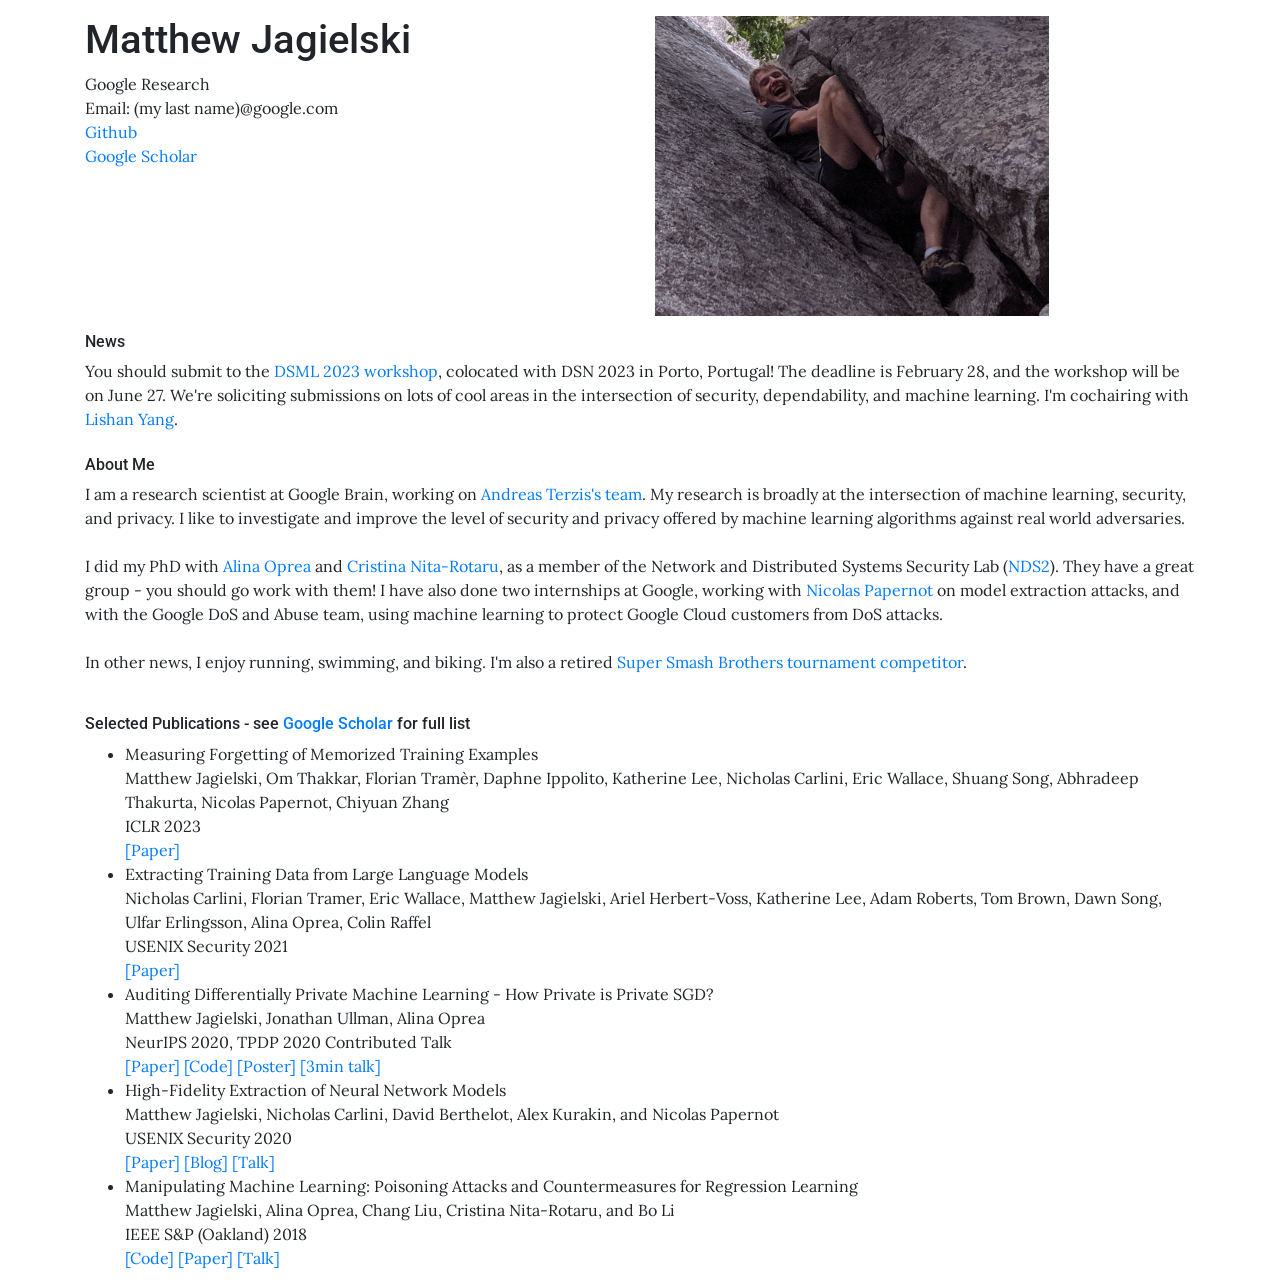
==== index.html @ 613ff559 "typos" ====
<!doctype html>
<html lang="en-US">
<head>
  <!-- Required meta tags -->
  <meta charset="utf-8">
  <meta name="viewport" content="width=device-width, initial-scale=1, shrink-to-fit=no">

  <!-- Bootstrap CSS -->
  <link rel="stylesheet" href="https://maxcdn.bootstrapcdn.com/bootstrap/4.0.0/css/bootstrap.min.css" integrity="sha384-Gn5384xqQ1aoWXA+058RXPxPg6fy4IWvTNh0E263XmFcJlSAwiGgFAW/dAiS6JXm" crossorigin="anonymous">

  <link href="https://fonts.googleapis.com/css?family=Lora|Roboto:500" rel="stylesheet">
  <link href="styles.css" rel="stylesheet">

  <title>Matthew Jagielski</title>
</head>
<body>
  <div class="container mt-3">
    <div class="row">
      <div id="About Me" class="col-6">
      	<h1>Matthew Jagielski</h1>
      	Google Research
      	<br>
      	Email: (my last name)@google.com
      	<br>
        <a href="https://github.com/jagielski">Github</a>
        <br>
	<a href="https://scholar.google.com/citations?user=_8rw_GMAAAAJ&hl=en">Google Scholar</a>
      </div>
      <div class="col-5 d-none d-sm-block">
        <img src="images/me.jpg" alt="me.jpg" height="300px" width="auto">
      </div>
    </div>
    <div class="row mt-3">
      <div class="col">
        <h6>News</h6>
	You should submit to the <a href="https://dependablesecureml.github.io/cfp.html">DSML 2023 workshop</a>, colocated with DSN 2023 in Porto, Portugal! The deadline is February 28, and the workshop will be on June 27. We're soliciting submissions on lots of cool areas in the intersection of security, dependability, and machine learning. I'm cochairing with <a href="https://lishanyang.github.io/">Lishan Yang</a>.
	<br>
	<br>
	<h6>About Me</h6>
	I am a research scientist at Google Brain, working on <a href="https://www.cs.jhu.edu/~terzis/">Andreas Terzis's team</a>. My research is broadly at the intersection of machine learning, security, and privacy. I like to investigate and improve the level of security and privacy offered by machine learning algorithms against real world adversaries.
	<br>
	<br>
	I did my PhD with <a href="http://www.ccs.neu.edu/home/alina/">Alina Oprea</a> and <a href="https://cnitarot.github.io/">Cristina Nita-Rotaru</a>, as a member of the Network and Distributed Systems Security Lab (<a href="https://nds2.ccs.neu.edu/">NDS2</a>). They have a great group - you should go work with them! I have also done two internships at Google, working with <a href="https://www.papernot.fr/">Nicolas Papernot</a> on model extraction attacks, and with the Google DoS and Abuse team, using machine learning to protect Google Cloud customers from DoS attacks.
	<br>
        <br>
	In other news, I enjoy running, swimming, and biking. I'm also a retired <a href="https://www.youtube.com/watch?v=3lHG5ywn0P8">Super Smash Brothers tournament competitor</a>.
      </div>
    </div>
    <br>
    <div class="row mt-3">
      <div class="col">
        <h6>Selected Publications - see <a href="https://scholar.google.com/citations?user=_8rw_GMAAAAJ&hl=en">Google Scholar</a> for full list</h6>
        <ul>
		  <li>
			Measuring Forgetting of Memorized Training Examples
			<br>
			Matthew Jagielski, Om Thakkar, Florian Tramèr, Daphne Ippolito, Katherine Lee, Nicholas Carlini, Eric Wallace, Shuang Song, Abhradeep Thakurta, Nicolas Papernot, Chiyuan Zhang
			<br>
			ICLR 2023
			<br>
			<a href="https://arxiv.org/abs/2207.00099">[Paper]</a>
		  </li>
		  <li>
			Extracting Training Data from Large Language Models
			<br>
			Nicholas Carlini, Florian Tramer, Eric Wallace, Matthew Jagielski, Ariel Herbert-Voss, Katherine Lee, Adam Roberts, Tom Brown, Dawn Song, Ulfar Erlingsson, Alina Oprea, Colin Raffel
			<br>
			USENIX Security 2021
			<br>
			<a href="https://arxiv.org/abs/2012.07805">[Paper]</a>
		  </li>
		  <li>
			Auditing Differentially Private Machine Learning - How Private is Private SGD?
			<br>
			Matthew Jagielski, Jonathan Ullman, Alina Oprea
			<br>
			NeurIPS 2020, TPDP 2020 Contributed Talk
			<br>
			<a href="https://arxiv.org/abs/2006.07709">[Paper]</a> <a href="https://github.com/jagielski/auditing-dpsgd">[Code]</a> <a href="files/neuripsposter.pdf">[Poster]</a> <a href="https://youtu.be/3Qp4GVXfMPE">[3min talk]</a>
		  </li>
		  <li>
			High-Fidelity Extraction of Neural Network Models
			<br>
			Matthew Jagielski, Nicholas Carlini, David Berthelot, Alex Kurakin, and Nicolas Papernot
			<br>
			USENIX Security 2020
			<br>
			<a href="https://arxiv.org/abs/1909.01838">[Paper]</a> <a href="http://www.cleverhans.io/2020/05/21/model-extraction.html">[Blog]</a> <a href="https://www.usenix.org/conference/usenixsecurity20/presentation/jagielski">[Talk]</a>
		  </li>
          	<li>
            		Manipulating Machine Learning: Poisoning Attacks and Countermeasures for Regression Learning
            		<br>
            		Matthew Jagielski, Alina Oprea, Chang Liu, Cristina Nita-Rotaru, and Bo Li
            		<br>
            		IEEE S&P (Oakland) 2018
            		<br>
            		<a href="https://github.com/jagielski/manip-ml">[Code]</a> <a href="https://arxiv.org/abs/1804.00308">[Paper]</a> <a href="https://www.youtube.com/watch?v=ahC4KPd9lSY">[Talk]</a>
          	</li>
        </ul>
      </div>
    </div>
  </div>
</body>
</html>
---- styles.css ----
body {
	font-family: 'Lora', sans-serif;
	width: 100%;
}

h1, h6 {
	font-family: 'Roboto', sans-serif;
}
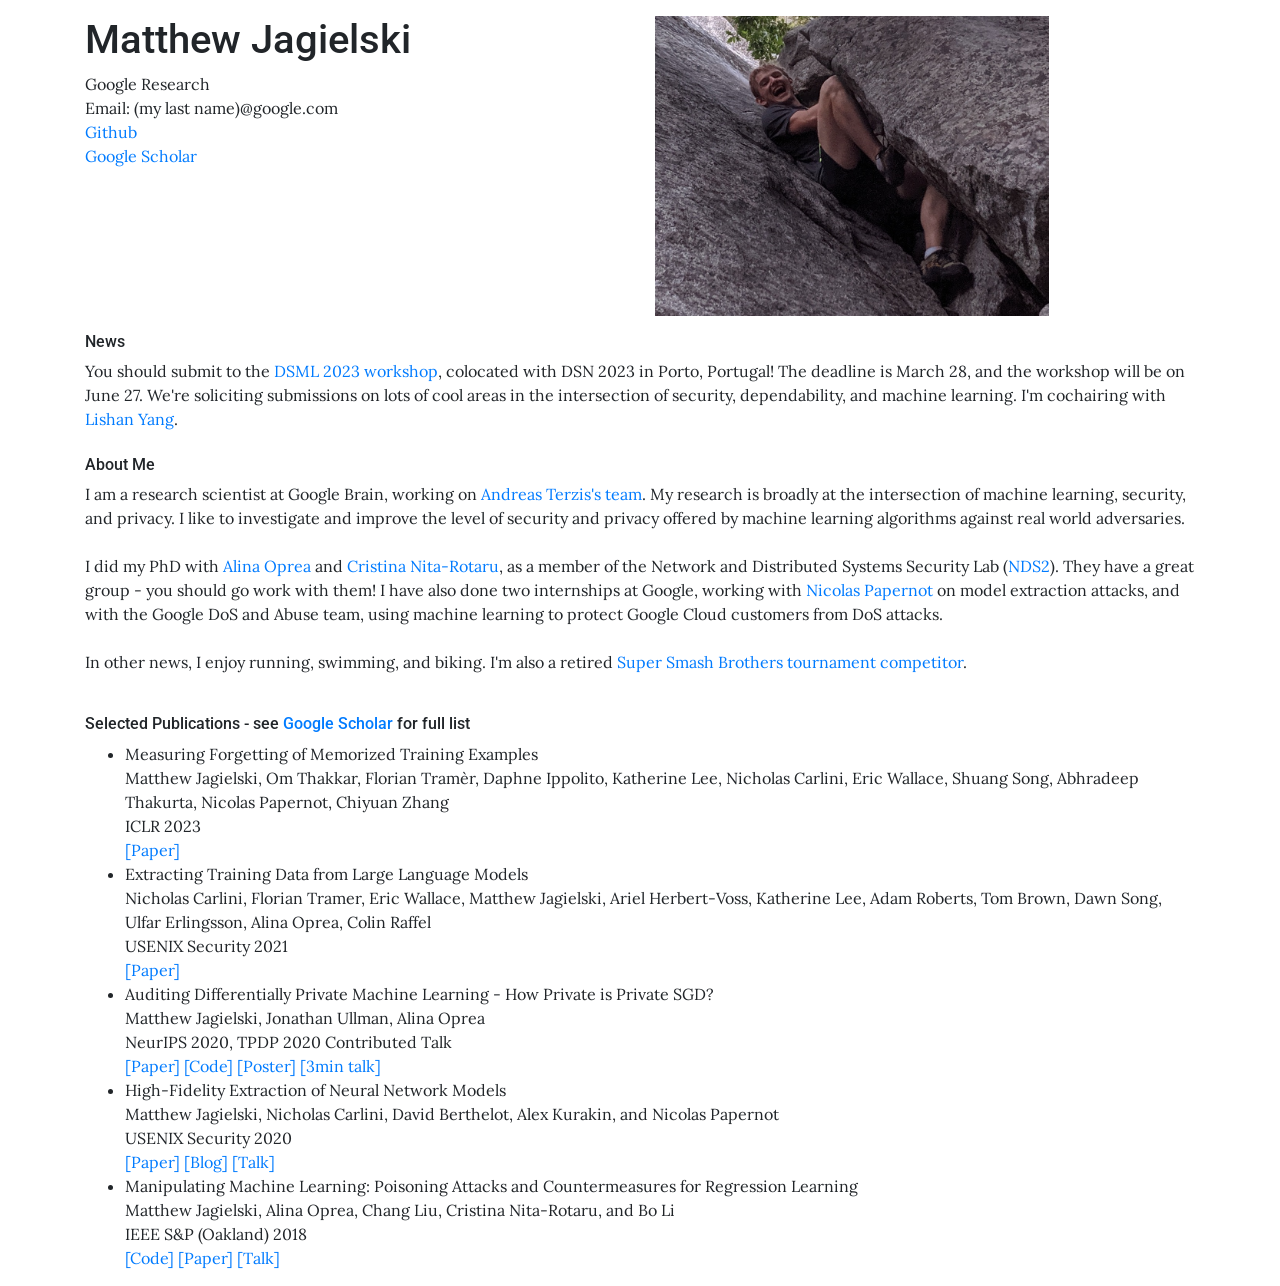
==== commit 3521d934: "another typo" ====
--- a/index.html
+++ b/index.html
@@ -33,7 +33,7 @@
     <div class="row mt-3">
       <div class="col">
         <h6>News</h6>
-	You should submit to the <a href="https://dependablesecureml.github.io/cfp.html">DSML 2023 workshop</a>, colocated with DSN 2023 in Porto, Portugal! The deadline is February 28, and the workshop will be on June 27. We're soliciting submissions on lots of cool areas in the intersection of security, dependability, and machine learning. I'm cochairing with <a href="https://lishanyang.github.io/">Lishan Yang</a>.
+	You should submit to the <a href="https://dependablesecureml.github.io/cfp.html">DSML 2023 workshop</a>, colocated with DSN 2023 in Porto, Portugal! The deadline is March 28, and the workshop will be on June 27. We're soliciting submissions on lots of cool areas in the intersection of security, dependability, and machine learning. I'm cochairing with <a href="https://lishanyang.github.io/">Lishan Yang</a>.
 	<br>
 	<br>
 	<h6>About Me</h6>
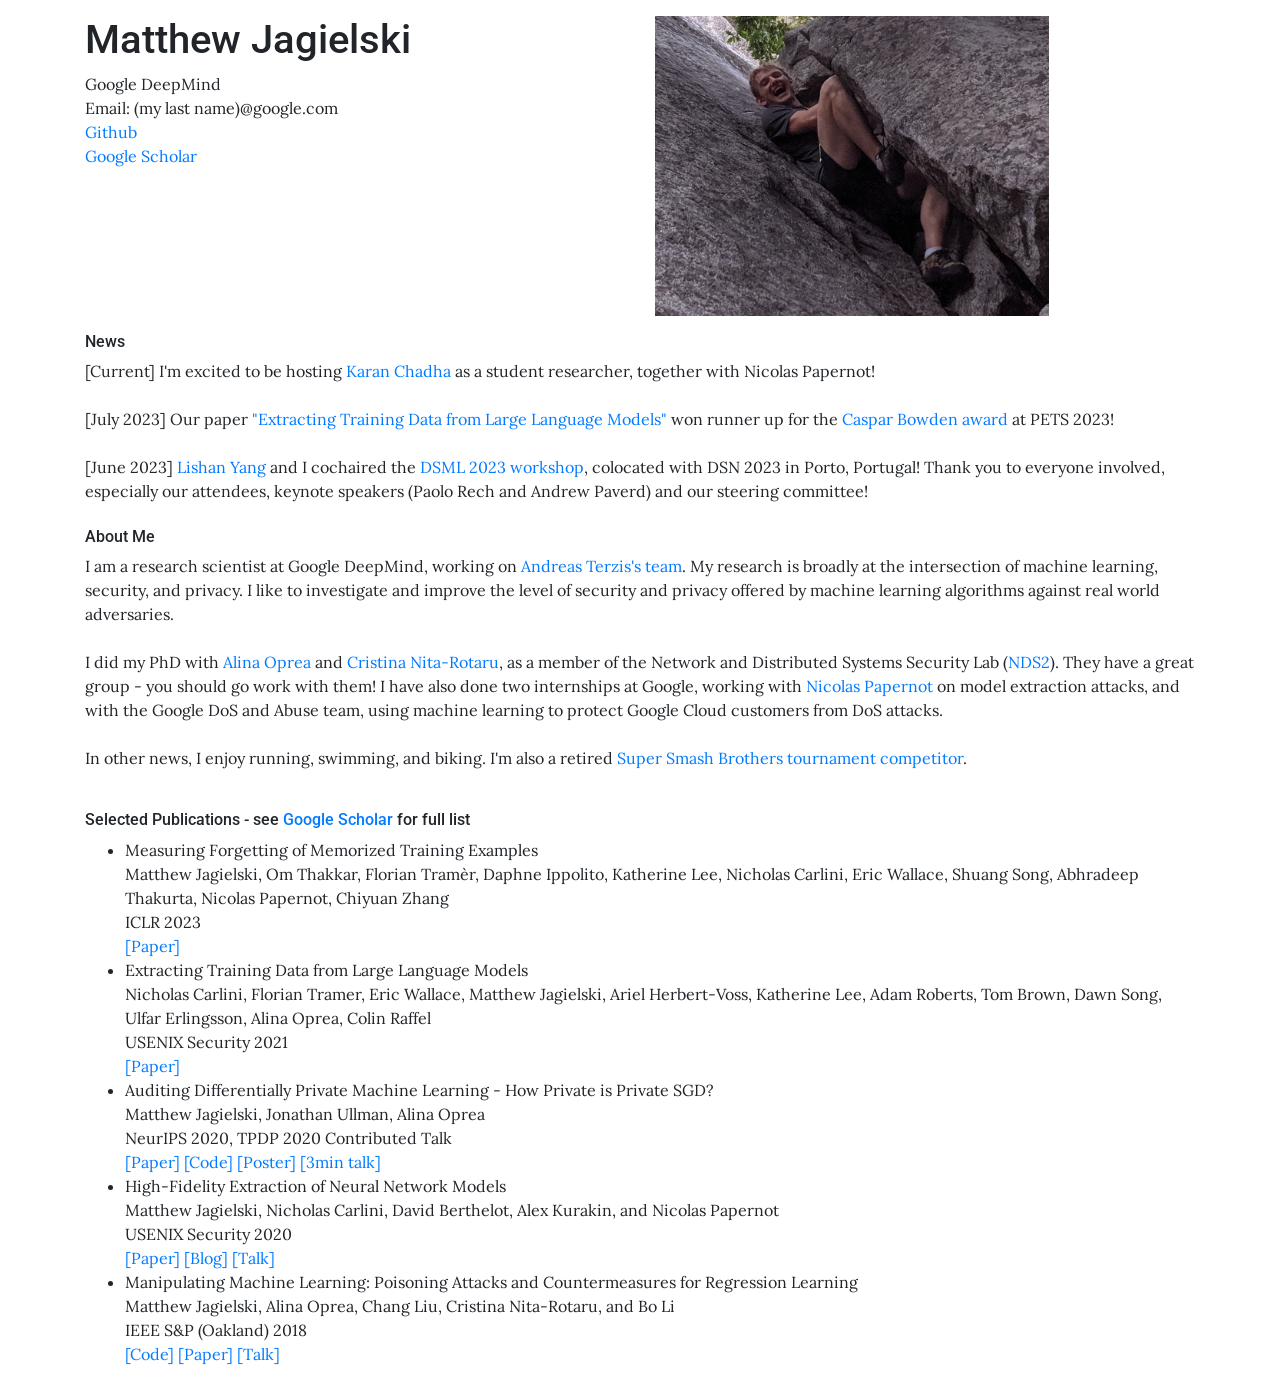
==== commit 5ff5298a: "Now in Google DeepMind, and updating some news - DSML is now in the past, Caspar Bowden, and hosting" ====
--- a/index.html
+++ b/index.html
@@ -18,7 +18,7 @@
     <div class="row">
       <div id="About Me" class="col-6">
       	<h1>Matthew Jagielski</h1>
-      	Google Research
+      	Google DeepMind
       	<br>
       	Email: (my last name)@google.com
       	<br>
@@ -33,11 +33,17 @@
     <div class="row mt-3">
       <div class="col">
         <h6>News</h6>
-	You should submit to the <a href="https://dependablesecureml.github.io/cfp.html">DSML 2023 workshop</a>, colocated with DSN 2023 in Porto, Portugal! The deadline is March 28, and the workshop will be on June 27. We're soliciting submissions on lots of cool areas in the intersection of security, dependability, and machine learning. I'm cochairing with <a href="https://lishanyang.github.io/">Lishan Yang</a>.
+	[Current] I'm excited to be hosting <a href="https://knchadha.github.io/">Karan Chadha</a> as a student researcher, together with Nicolas Papernot!
+	<br>
+	<br>
+	[July 2023] Our paper <a href="https://arxiv.org/abs/2012.07805">"Extracting Training Data from Large Language Models"</a> won runner up for the <a href="https://petsymposium.org/award/winners.php">Caspar Bowden award</a> at PETS 2023!
+	<br>
+	<br>
+	[June 2023] <a href="https://lishanyang.github.io/">Lishan Yang</a> and I cochaired the <a href="https://dependablesecureml.github.io/cfp.html">DSML 2023 workshop</a>, colocated with DSN 2023 in Porto, Portugal! Thank you to everyone involved, especially our attendees, keynote speakers (Paolo Rech and Andrew Paverd) and our steering committee!
 	<br>
 	<br>
 	<h6>About Me</h6>
-	I am a research scientist at Google Brain, working on <a href="https://www.cs.jhu.edu/~terzis/">Andreas Terzis's team</a>. My research is broadly at the intersection of machine learning, security, and privacy. I like to investigate and improve the level of security and privacy offered by machine learning algorithms against real world adversaries.
+	I am a research scientist at Google DeepMind, working on <a href="https://www.cs.jhu.edu/~terzis/">Andreas Terzis's team</a>. My research is broadly at the intersection of machine learning, security, and privacy. I like to investigate and improve the level of security and privacy offered by machine learning algorithms against real world adversaries.
 	<br>
 	<br>
 	I did my PhD with <a href="http://www.ccs.neu.edu/home/alina/">Alina Oprea</a> and <a href="https://cnitarot.github.io/">Cristina Nita-Rotaru</a>, as a member of the Network and Distributed Systems Security Lab (<a href="https://nds2.ccs.neu.edu/">NDS2</a>). They have a great group - you should go work with them! I have also done two internships at Google, working with <a href="https://www.papernot.fr/">Nicolas Papernot</a> on model extraction attacks, and with the Google DoS and Abuse team, using machine learning to protect Google Cloud customers from DoS attacks.
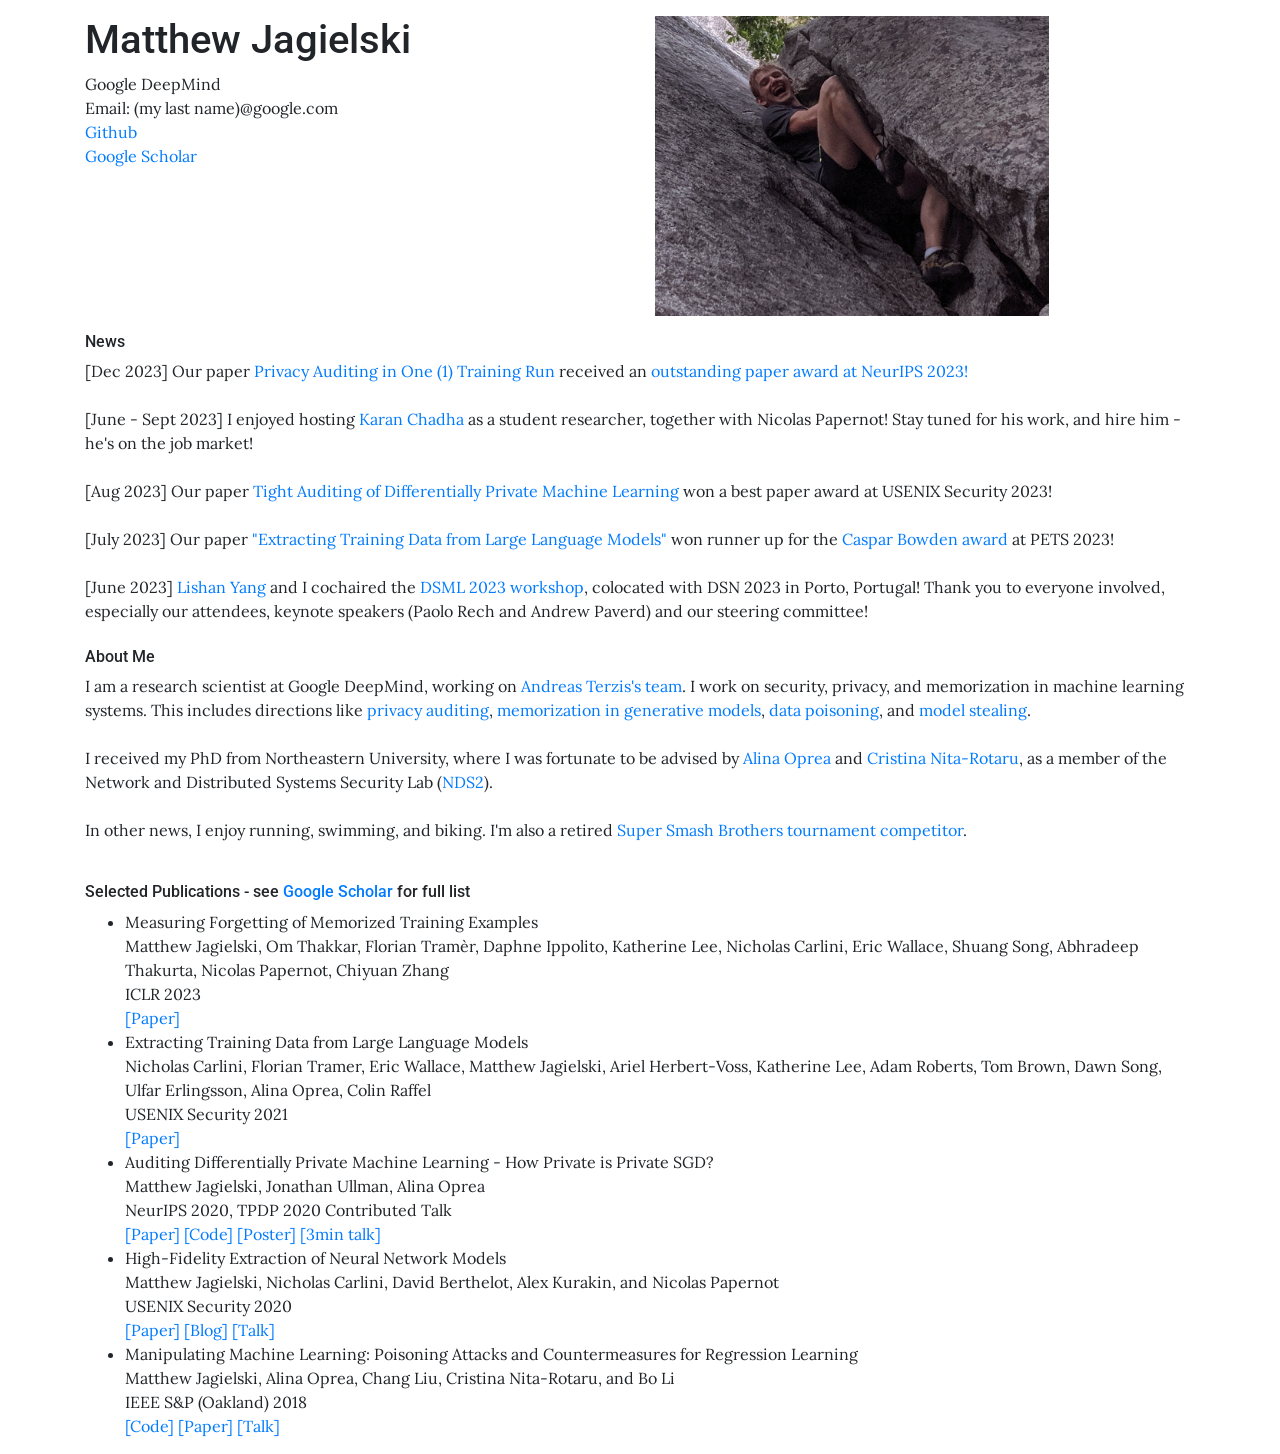
==== commit bfae2049: "update website" ====
--- a/index.html
+++ b/index.html
@@ -33,7 +33,13 @@
     <div class="row mt-3">
       <div class="col">
         <h6>News</h6>
-	[Current] I'm excited to be hosting <a href="https://knchadha.github.io/">Karan Chadha</a> as a student researcher, together with Nicolas Papernot!
+	[Dec 2023] Our paper <a href="https://arxiv.org/abs/2305.08846">Privacy Auditing in One (1) Training Run</a> received an <a href="https://blog.neurips.cc/2023/12/11/announcing-the-neurips-2023-paper-awards/">outstanding paper award at NeurIPS 2023!</a> 
+	<br>
+	<br>
+	[June - Sept 2023] I enjoyed hosting <a href="https://knchadha.github.io/">Karan Chadha</a> as a student researcher, together with Nicolas Papernot! Stay tuned for his work, and hire him - he's on the job market!
+	<br>
+	<br>
+	[Aug 2023] Our paper <a href="https://arxiv.org/abs/2302.07956">Tight Auditing of Differentially Private Machine Learning</a> won a best paper award at USENIX Security 2023!
 	<br>
 	<br>
 	[July 2023] Our paper <a href="https://arxiv.org/abs/2012.07805">"Extracting Training Data from Large Language Models"</a> won runner up for the <a href="https://petsymposium.org/award/winners.php">Caspar Bowden award</a> at PETS 2023!
@@ -43,10 +49,10 @@
 	<br>
 	<br>
 	<h6>About Me</h6>
-	I am a research scientist at Google DeepMind, working on <a href="https://www.cs.jhu.edu/~terzis/">Andreas Terzis's team</a>. My research is broadly at the intersection of machine learning, security, and privacy. I like to investigate and improve the level of security and privacy offered by machine learning algorithms against real world adversaries.
+	I am a research scientist at Google DeepMind, working on <a href="https://www.cs.jhu.edu/~terzis/">Andreas Terzis's team</a>. I work on security, privacy, and memorization in machine learning systems. This includes directions like <a href="https://arxiv.org/abs/2006.07709">privacy</a> <a href="https://arxiv.org/abs/2305.08846">auditing</a>, <a href="https://arxiv.org/abs/2012.07805">memorization</a> <a href="https://arxiv.org/abs/2207.00099">in</a> <a href="https://arxiv.org/abs/2301.13188">generative</a> <a href="https://arxiv.org/abs/2311.17035">models</a>, <a href="https://arxiv.org/abs/1804.00308">data</a> <a href="https://arxiv.org/abs/2006.14026">poisoning</a>, and <a href="https://arxiv.org/abs/1909.01838">model</a> <a href="https://arxiv.org/abs/2003.04884">stealing</a>.
 	<br>
 	<br>
-	I did my PhD with <a href="http://www.ccs.neu.edu/home/alina/">Alina Oprea</a> and <a href="https://cnitarot.github.io/">Cristina Nita-Rotaru</a>, as a member of the Network and Distributed Systems Security Lab (<a href="https://nds2.ccs.neu.edu/">NDS2</a>). They have a great group - you should go work with them! I have also done two internships at Google, working with <a href="https://www.papernot.fr/">Nicolas Papernot</a> on model extraction attacks, and with the Google DoS and Abuse team, using machine learning to protect Google Cloud customers from DoS attacks.
+	I received my PhD from Northeastern University, where I was fortunate to be advised by <a href="http://www.ccs.neu.edu/home/alina/">Alina Oprea</a> and <a href="https://cnitarot.github.io/">Cristina Nita-Rotaru</a>, as a member of the Network and Distributed Systems Security Lab (<a href="https://nds2.ccs.neu.edu/">NDS2</a>).
 	<br>
         <br>
 	In other news, I enjoy running, swimming, and biking. I'm also a retired <a href="https://www.youtube.com/watch?v=3lHG5ywn0P8">Super Smash Brothers tournament competitor</a>.
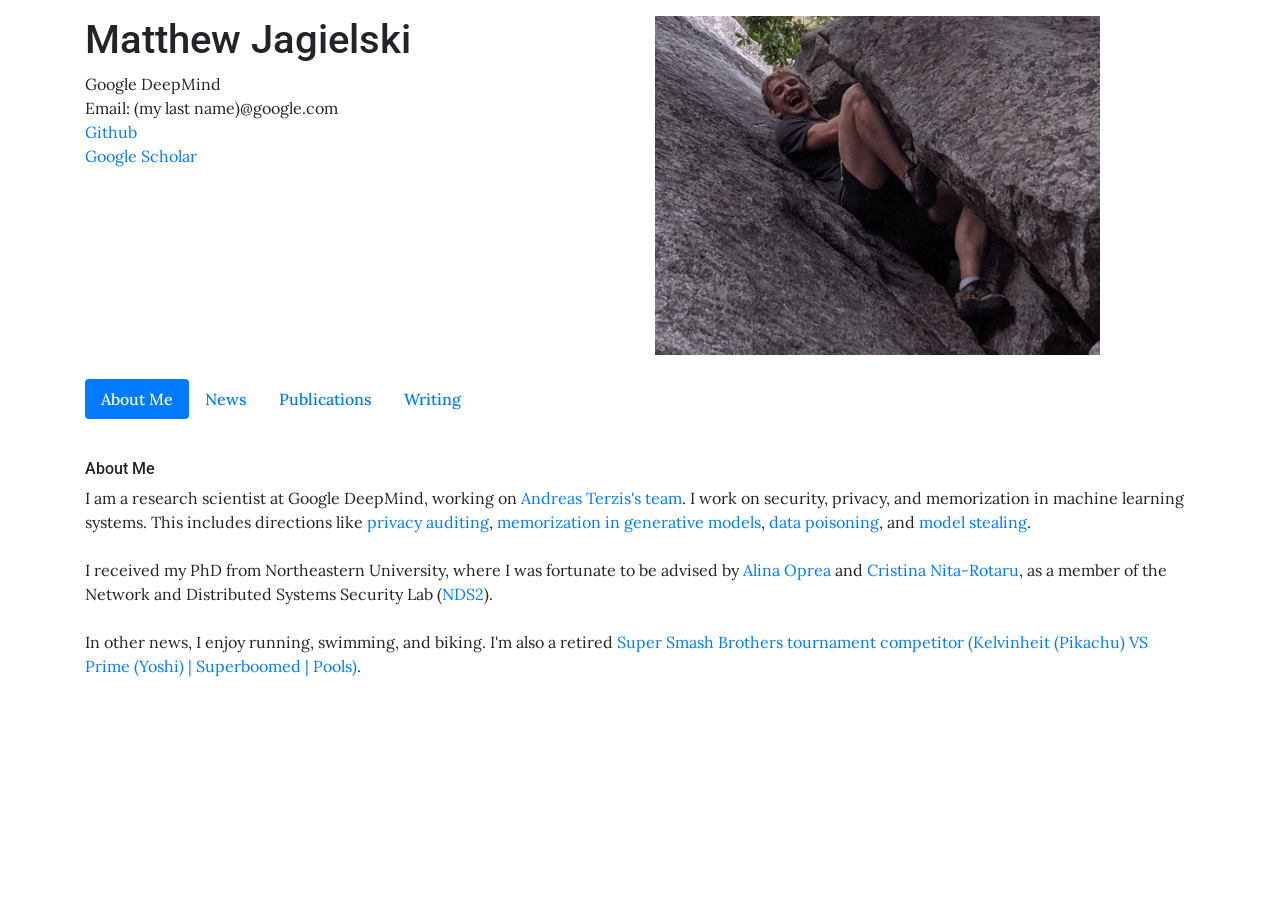
==== commit 6ce3be38: "Writing tab maybe?" ====
--- a/index.html
+++ b/index.html
@@ -1,22 +1,35 @@
 <!doctype html>
 <html lang="en-US">
 <head>
-  <!-- Required meta tags -->
   <meta charset="utf-8">
   <meta name="viewport" content="width=device-width, initial-scale=1, shrink-to-fit=no">
 
-  <!-- Bootstrap CSS -->
   <link rel="stylesheet" href="https://maxcdn.bootstrapcdn.com/bootstrap/4.0.0/css/bootstrap.min.css" integrity="sha384-Gn5384xqQ1aoWXA+058RXPxPg6fy4IWvTNh0E263XmFcJlSAwiGgFAW/dAiS6JXm" crossorigin="anonymous">
 
   <link href="https://fonts.googleapis.com/css?family=Lora|Roboto:500" rel="stylesheet">
   <link href="styles.css" rel="stylesheet">
 
   <title>Matthew Jagielski</title>
+  <style>
+    /* Basic styling for the nav bar */
+    .nav-pills .nav-link {
+      font-weight: 500;
+    }
+    .nav-pills .nav-link.active {
+      background-color: #007bff;
+      color: white;
+    }
+    /* Style for keeping sections distinct */
+    .content-section {
+      padding-top: 20px;
+      margin-top: -20px; /* Offset for fixed navbar if it were used */
+    }
+  </style>
 </head>
 <body>
   <div class="container mt-3">
     <div class="row">
-      <div id="About Me" class="col-6">
+      <div class="col-md-6">
       	<h1>Matthew Jagielski</h1>
       	Google DeepMind
       	<br>
@@ -26,92 +39,173 @@
         <br>
 	<a href="https://scholar.google.com/citations?user=_8rw_GMAAAAJ&hl=en">Google Scholar</a>
       </div>
-      <div class="col-5 d-none d-sm-block">
-        <img src="images/me.jpg" alt="me.jpg" height="300px" width="auto">
-      </div>
-    </div>
-    <div class="row mt-3">
-      <div class="col">
-        <h6>News</h6>
-	[Dec 2023] Our paper <a href="https://arxiv.org/abs/2305.08846">Privacy Auditing in One (1) Training Run</a> received an <a href="https://blog.neurips.cc/2023/12/11/announcing-the-neurips-2023-paper-awards/">outstanding paper award at NeurIPS 2023!</a> 
-	<br>
-	<br>
-	[June - Sept 2023] I enjoyed hosting <a href="https://knchadha.github.io/">Karan Chadha</a> as a student researcher, together with Nicolas Papernot! Stay tuned for his work, and hire him - he's on the job market!
-	<br>
-	<br>
-	[Aug 2023] Our paper <a href="https://arxiv.org/abs/2302.07956">Tight Auditing of Differentially Private Machine Learning</a> won a best paper award at USENIX Security 2023!
-	<br>
-	<br>
-	[July 2023] Our paper <a href="https://arxiv.org/abs/2012.07805">"Extracting Training Data from Large Language Models"</a> won runner up for the <a href="https://petsymposium.org/award/winners.php">Caspar Bowden award</a> at PETS 2023!
-	<br>
-	<br>
-	[June 2023] <a href="https://lishanyang.github.io/">Lishan Yang</a> and I cochaired the <a href="https://dependablesecureml.github.io/cfp.html">DSML 2023 workshop</a>, colocated with DSN 2023 in Porto, Portugal! Thank you to everyone involved, especially our attendees, keynote speakers (Paolo Rech and Andrew Paverd) and our steering committee!
-	<br>
-	<br>
-	<h6>About Me</h6>
-	I am a research scientist at Google DeepMind, working on <a href="https://www.cs.jhu.edu/~terzis/">Andreas Terzis's team</a>. I work on security, privacy, and memorization in machine learning systems. This includes directions like <a href="https://arxiv.org/abs/2006.07709">privacy</a> <a href="https://arxiv.org/abs/2305.08846">auditing</a>, <a href="https://arxiv.org/abs/2012.07805">memorization</a> <a href="https://arxiv.org/abs/2207.00099">in</a> <a href="https://arxiv.org/abs/2301.13188">generative</a> <a href="https://arxiv.org/abs/2311.17035">models</a>, <a href="https://arxiv.org/abs/1804.00308">data</a> <a href="https://arxiv.org/abs/2006.14026">poisoning</a>, and <a href="https://arxiv.org/abs/1909.01838">model</a> <a href="https://arxiv.org/abs/2003.04884">stealing</a>.
-	<br>
-	<br>
-	I received my PhD from Northeastern University, where I was fortunate to be advised by <a href="http://www.ccs.neu.edu/home/alina/">Alina Oprea</a> and <a href="https://cnitarot.github.io/">Cristina Nita-Rotaru</a>, as a member of the Network and Distributed Systems Security Lab (<a href="https://nds2.ccs.neu.edu/">NDS2</a>).
-	<br>
-        <br>
-	In other news, I enjoy running, swimming, and biking. I'm also a retired <a href="https://www.youtube.com/watch?v=3lHG5ywn0P8">Super Smash Brothers tournament competitor</a>.
+      <div class="col-md-5 d-none d-sm-block">
+        <img src="images/me.jpg" alt="me.jpg" height="300px" width="auto" class="img-fluid">
+      </div>
+    </div>
+
+    <ul class="nav nav-pills mt-4 mb-4">
+      <li class="nav-item">
+        <a class="nav-link active" href="#about-me-section">About Me</a>
+      </li>
+      <li class="nav-item">
+        <a class="nav-link" href="#news-section">News</a>
+      </li>
+      <li class="nav-item">
+        <a class="nav-link" href="#publications-section">Publications</a>
+      </li>
+      <li class="nav-item">
+        <a class="nav-link" href="#writing-section">Writing</a>
+      </li>
+    </ul>
+
+    <div id="about-me-section" class="content-section">
+      <div class="row mt-3">
+        <div class="col">
+          <h6>About Me</h6>
+          I am a research scientist at Google DeepMind, working on <a href="https://www.cs.jhu.edu/~terzis/">Andreas Terzis's team</a>. I work on security, privacy, and memorization in machine learning systems. This includes directions like <a href="https://arxiv.org/abs/2006.07709">privacy</a> <a href="https://arxiv.org/abs/2305.08846">auditing</a>, <a href="https://arxiv.org/abs/2012.07805">memorization</a> <a href="https://arxiv.org/abs/2207.00099">in</a> <a href="https://arxiv.org/abs/2301.13188">generative</a> <a href="https://arxiv.org/abs/2311.17035">models</a>, <a href="https://arxiv.org/abs/1804.00308">data</a> <a href="https://arxiv.org/abs/2006.14026">poisoning</a>, and <a href="https://arxiv.org/abs/1909.01838">model</a> <a href="https://arxiv.org/abs/2003.04884">stealing</a>.
+          <br>
+          <br>
+          I received my PhD from Northeastern University, where I was fortunate to be advised by <a href="http://www.ccs.neu.edu/home/alina/">Alina Oprea</a> and <a href="https://cnitarot.github.io/">Cristina Nita-Rotaru</a>, as a member of the Network and Distributed Systems Security Lab (<a href="https://nds2.ccs.neu.edu/">NDS2</a>).
+          <br>
+          <br>
+          In other news, I enjoy running, swimming, and biking. I'm also a retired <a href="http://www.youtube.com/watch?v=3lHG5ywn0P8">Super Smash Brothers tournament competitor (Kelvinheit (Pikachu) VS Prime (Yoshi) | Superboomed | Pools)</a>.
+        </div>
+      </div>
+    </div>
+
+    <div id="news-section" class="content-section pt-4">
+      <div class="row mt-3">
+        <div class="col">
+          <h6>News</h6>
+          [Dec 2023] Our paper <a href="https://arxiv.org/abs/2305.08846">Privacy Auditing in One (1) Training Run</a> received an <a href="https://blog.neurips.cc/2023/12/11/announcing-the-neurips-2023-paper-awards/">outstanding paper award at NeurIPS 2023!</a>
+          <br>
+          <br>
+          [June - Sept 2023] I enjoyed hosting <a href="https://knchadha.github.io/">Karan Chadha</a> as a student researcher, together with Nicolas Papernot! Stay tuned for his work, and hire him - he's on the job market!
+          <br>
+          <br>
+          [Aug 2023] Our paper <a href="https://arxiv.org/abs/2302.07956">Tight Auditing of Differentially Private Machine Learning</a> won a best paper award at USENIX Security 2023!
+          <br>
+          <br>
+          [July 2023] Our paper <a href="https://arxiv.org/abs/2012.07805">"Extracting Training Data from Large Language Models"</a> won runner up for the <a href="https://petsymposium.org/award/winners.php">Caspar Bowden award</a> at PETS 2023!
+          <br>
+          <br>
+          [June 2023] <a href="https://lishanyang.github.io/">Lishan Yang</a> and I cochaired the <a href="https://dependablesecureml.github.io/cfp.html">DSML 2023 workshop</a>, colocated with DSN 2023 in Porto, Portugal! Thank you to everyone involved, especially our attendees, keynote speakers (Paolo Rech and Andrew Paverd) and our steering committee!
+          <br>
+          <br>
+        </div>
+      </div>
+    </div>
+    
+    <div id="publications-section" class="content-section pt-4">
+      <div class="row mt-3">
+        <div class="col">
+          <h6>Selected Publications - see <a href="https://scholar.google.com/citations?user=_8rw_GMAAAAJ&hl=en">Google Scholar</a> for full list</h6>
+          <ul>
+              <li>
+                Measuring Forgetting of Memorized Training Examples
+                <br>
+                Matthew Jagielski, Om Thakkar, Florian Tramèr, Daphne Ippolito, Katherine Lee, Nicholas Carlini, Eric Wallace, Shuang Song, Abhradeep Thakurta, Nicolas Papernot, Chiyuan Zhang
+                <br>
+                ICLR 2023
+                <br>
+                <a href="https://arxiv.org/abs/2207.00099">[Paper]</a>
+              </li>
+              <li>
+                Extracting Training Data from Large Language Models
+                <br>
+                Nicholas Carlini, Florian Tramer, Eric Wallace, Matthew Jagielski, Ariel Herbert-Voss, Katherine Lee, Adam Roberts, Tom Brown, Dawn Song, Ulfar Erlingsson, Alina Oprea, Colin Raffel
+                <br>
+                USENIX Security 2021
+                <br>
+                <a href="https://arxiv.org/abs/2012.07805">[Paper]</a>
+              </li>
+              <li>
+                Auditing Differentially Private Machine Learning - How Private is Private SGD?
+                <br>
+                Matthew Jagielski, Jonathan Ullman, Alina Oprea
+                <br>
+                NeurIPS 2020, TPDP 2020 Contributed Talk
+                <br>
+                <a href="https://arxiv.org/abs/2006.07709">[Paper]</a> <a href="https://github.com/jagielski/auditing-dpsgd">[Code]</a> <a href="files/neuripsposter.pdf">[Poster]</a> <a href="http://www.youtube.com/watch?v=3Qp4GVXfMPE">[How Private is Private SGD? (3 minute version) [NeurIPS 2020]]</a>
+              </li>
+              <li>
+                High-Fidelity Extraction of Neural Network Models
+                <br>
+                Matthew Jagielski, Nicholas Carlini, David Berthelot, Alex Kurakin, and Nicolas Papernot
+                <br>
+                USENIX Security 2020
+                <br>
+                <a href="https://arxiv.org/abs/1909.01838">[Paper]</a> <a href="http://www.cleverhans.io/2020/05/21/model-extraction.html">[Blog]</a> <a href="https://www.usenix.org/conference/usenixsecurity20/presentation/jagielski">[Talk]</a>
+              </li>
+                <li>
+                    Manipulating Machine Learning: Poisoning Attacks and Countermeasures for Regression Learning
+                    <br>
+                    Matthew Jagielski, Alina Oprea, Chang Liu, Cristina Nita-Rotaru, and Bo Li
+                    <br>
+                    IEEE S&P (Oakland) 2018
+                    <br>
+                    <a href="https://github.com/jagielski/manip-ml">[Code]</a> <a href="https://arxiv.org/abs/1804.00308">[Paper]</a> <a href="http://www.youtube.com/watch?v=ahC4KPd9lSY">[Manipulating Machine Learning: Poisoning Attacks & Countermeasures]</a>
+                </li>
+          </ul>
+        </div>
+      </div>
+    </div>
+
+    <div id="writing-section" class="content-section pt-4">
+      <div class="row mt-3">
+        <div class="col">
+          <h6>Writing</h6>
+          <p>This is where your writing content will go. You can add articles, blog posts, or any other written material here.</p>
+          </div>
       </div>
     </div>
     <br>
-    <div class="row mt-3">
-      <div class="col">
-        <h6>Selected Publications - see <a href="https://scholar.google.com/citations?user=_8rw_GMAAAAJ&hl=en">Google Scholar</a> for full list</h6>
-        <ul>
-		  <li>
-			Measuring Forgetting of Memorized Training Examples
-			<br>
-			Matthew Jagielski, Om Thakkar, Florian Tramèr, Daphne Ippolito, Katherine Lee, Nicholas Carlini, Eric Wallace, Shuang Song, Abhradeep Thakurta, Nicolas Papernot, Chiyuan Zhang
-			<br>
-			ICLR 2023
-			<br>
-			<a href="https://arxiv.org/abs/2207.00099">[Paper]</a>
-		  </li>
-		  <li>
-			Extracting Training Data from Large Language Models
-			<br>
-			Nicholas Carlini, Florian Tramer, Eric Wallace, Matthew Jagielski, Ariel Herbert-Voss, Katherine Lee, Adam Roberts, Tom Brown, Dawn Song, Ulfar Erlingsson, Alina Oprea, Colin Raffel
-			<br>
-			USENIX Security 2021
-			<br>
-			<a href="https://arxiv.org/abs/2012.07805">[Paper]</a>
-		  </li>
-		  <li>
-			Auditing Differentially Private Machine Learning - How Private is Private SGD?
-			<br>
-			Matthew Jagielski, Jonathan Ullman, Alina Oprea
-			<br>
-			NeurIPS 2020, TPDP 2020 Contributed Talk
-			<br>
-			<a href="https://arxiv.org/abs/2006.07709">[Paper]</a> <a href="https://github.com/jagielski/auditing-dpsgd">[Code]</a> <a href="files/neuripsposter.pdf">[Poster]</a> <a href="https://youtu.be/3Qp4GVXfMPE">[3min talk]</a>
-		  </li>
-		  <li>
-			High-Fidelity Extraction of Neural Network Models
-			<br>
-			Matthew Jagielski, Nicholas Carlini, David Berthelot, Alex Kurakin, and Nicolas Papernot
-			<br>
-			USENIX Security 2020
-			<br>
-			<a href="https://arxiv.org/abs/1909.01838">[Paper]</a> <a href="http://www.cleverhans.io/2020/05/21/model-extraction.html">[Blog]</a> <a href="https://www.usenix.org/conference/usenixsecurity20/presentation/jagielski">[Talk]</a>
-		  </li>
-          	<li>
-            		Manipulating Machine Learning: Poisoning Attacks and Countermeasures for Regression Learning
-            		<br>
-            		Matthew Jagielski, Alina Oprea, Chang Liu, Cristina Nita-Rotaru, and Bo Li
-            		<br>
-            		IEEE S&P (Oakland) 2018
-            		<br>
-            		<a href="https://github.com/jagielski/manip-ml">[Code]</a> <a href="https://arxiv.org/abs/1804.00308">[Paper]</a> <a href="https://www.youtube.com/watch?v=ahC4KPd9lSY">[Talk]</a>
-          	</li>
-        </ul>
-      </div>
-    </div>
   </div>
+
+  <script src="https://code.jquery.com/jquery-3.2.1.slim.min.js" integrity="sha384-KJ3o2DKtIkvYIK3UENzmM7KCkRr/rE9/Qpg6aAZGJwFDMVNA/GpGFF93hXpG5KkN" crossorigin="anonymous"></script>
+  <script src="https://cdnjs.cloudflare.com/ajax/libs/popper.js/1.12.9/umd/popper.min.js" integrity="sha384-ApNbgh9B+Y1QKtv3Rn7W3mgPxhU9K/ScQsAP7hUibX39j7fakFPskvXusvfa0b4Q" crossorigin="anonymous"></script>
+  <script src="https://maxcdn.bootstrapcdn.com/bootstrap/4.0.0/js/bootstrap.min.js" integrity="sha384-JZR6Spejh4U02d8jOt6vLEHfe/JQGiRRSQQxSfFWpi1MquVdAyjUar5+76PVCmYl" crossorigin="anonymous"></script>
+
+  <script>
+    // JavaScript to handle tab switching for content visibility
+    // This is a simple way to show/hide content based on nav clicks
+    // and also allows for direct linking to sections.
+    $(document).ready(function(){
+      // Hide all content sections initially
+      $('.content-section').hide();
+
+      // Function to show the target section and update active nav link
+      function showSection(targetId) {
+        $('.content-section').hide(); // Hide all sections
+        $(targetId).show(); // Show the target section
+
+        $('.nav-link').removeClass('active'); // Remove active class from all nav links
+        $('a[href="' + targetId + '"]').addClass('active'); // Add active class to the clicked nav link
+      }
+
+      // Show section based on URL hash if present, otherwise default to first tab
+      var hash = window.location.hash;
+      if (hash) {
+        showSection(hash);
+      } else {
+        showSection($('.nav-pills .nav-link').first().attr('href')); // Show the first tab's content
+      }
+
+      // Handle clicks on nav links
+      $('.nav-pills .nav-link').on('click', function(e){
+        e.preventDefault(); // Prevent default anchor click behavior
+        var targetId = $(this).attr('href');
+        window.location.hash = targetId; // Update URL hash for direct linking/bookmarking
+        // showSection(targetId); // This will be handled by hashchange event
+      });
+      
+      // Listen for hash changes to show the correct section
+      $(window).on('hashchange', function() {
+        showSection(window.location.hash || $('.nav-pills .nav-link').first().attr('href'));
+      }).trigger('hashchange'); // Trigger on load to handle initial state
+
+    });
+  </script>
 </body>
 </html>
-
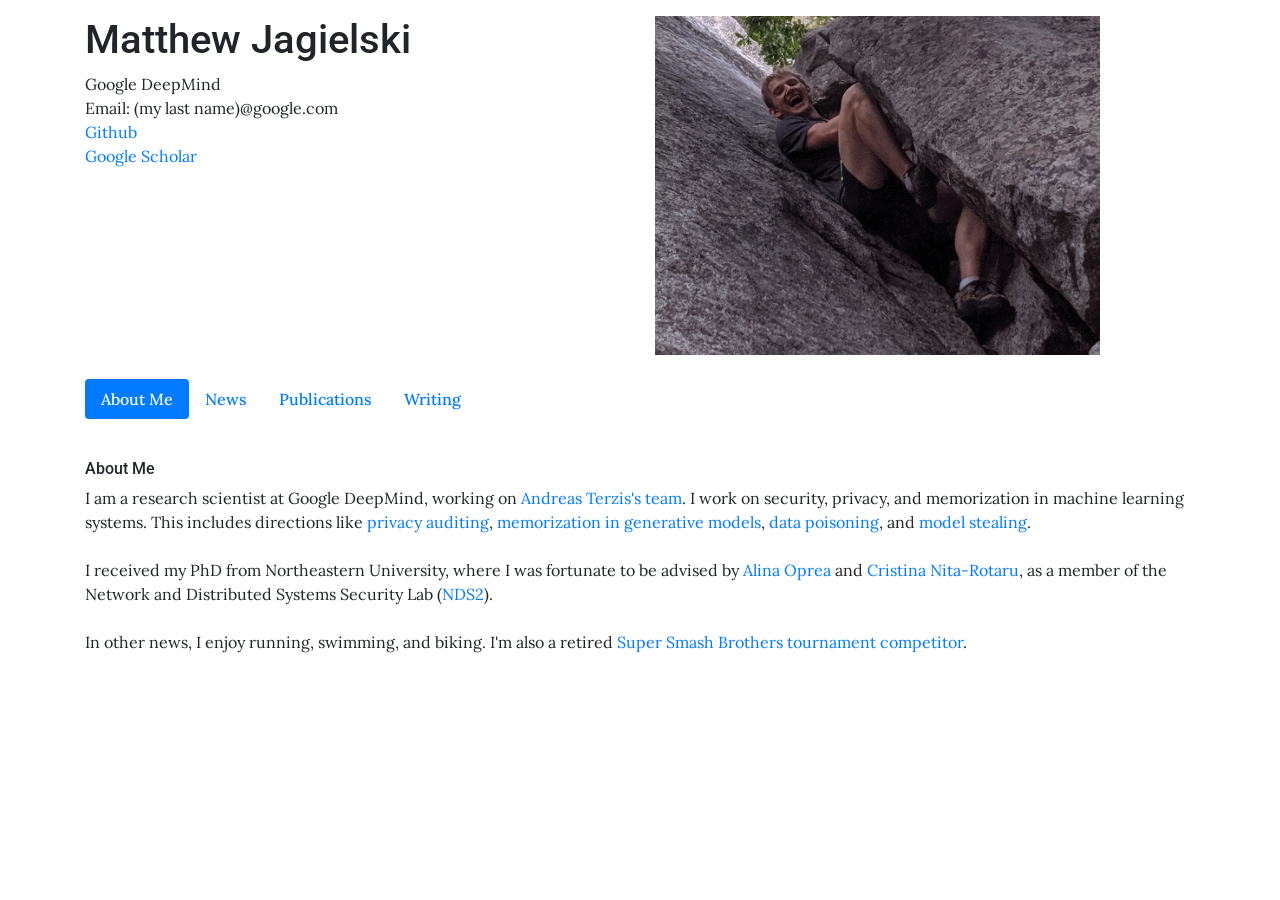
==== commit 392f8d19: "Update index.html I have tabs now. I wanted "writing" to have more permanent links, keep your eyes p" ====
--- a/index.html
+++ b/index.html
@@ -69,7 +69,7 @@
           I received my PhD from Northeastern University, where I was fortunate to be advised by <a href="http://www.ccs.neu.edu/home/alina/">Alina Oprea</a> and <a href="https://cnitarot.github.io/">Cristina Nita-Rotaru</a>, as a member of the Network and Distributed Systems Security Lab (<a href="https://nds2.ccs.neu.edu/">NDS2</a>).
           <br>
           <br>
-          In other news, I enjoy running, swimming, and biking. I'm also a retired <a href="http://www.youtube.com/watch?v=3lHG5ywn0P8">Super Smash Brothers tournament competitor (Kelvinheit (Pikachu) VS Prime (Yoshi) | Superboomed | Pools)</a>.
+          In other news, I enjoy running, swimming, and biking. I'm also a retired <a href="http://www.youtube.com/watch?v=3lHG5ywn0P8">Super Smash Brothers tournament competitor</a>.
         </div>
       </div>
     </div>
@@ -78,10 +78,16 @@
       <div class="row mt-3">
         <div class="col">
           <h6>News</h6>
+          [Apr 2025] <a href="https://maurapintor.github.io/">Maura Pintor</a>, <a href="https://ruoxijia.net/">Ruoxi Jia</a>, and I are organizing the <a href="https://aisec.cc/">18th AISec workshop</a> at CCS 2025. Please consider submitting your work!
+          <br>
+          <br>
+          [Oct 2024] <a href="https://maurapintor.github.io/">Maura Pintor</a>, <a href="https://jungyhuk.github.io/">Xinyun Chen</a>, and I organized the <a href="https://aisec.cc/2024/index.html">17th AISec workshop</a> at CCS 2024. Thank you to everyone who helped make it happen, and see you next year!
+          <br>
+          <br>
           [Dec 2023] Our paper <a href="https://arxiv.org/abs/2305.08846">Privacy Auditing in One (1) Training Run</a> received an <a href="https://blog.neurips.cc/2023/12/11/announcing-the-neurips-2023-paper-awards/">outstanding paper award at NeurIPS 2023!</a>
           <br>
           <br>
-          [June - Sept 2023] I enjoyed hosting <a href="https://knchadha.github.io/">Karan Chadha</a> as a student researcher, together with Nicolas Papernot! Stay tuned for his work, and hire him - he's on the job market!
+          [June - Sept 2023] I enjoyed hosting <a href="https://knchadha.github.io/">Karan Chadha</a> as a student researcher, together with Nicolas Papernot! His paper, <a href="https://arxiv.org/abs/2402.09403">Auditing Private Prediction</a>, was accepted to ICML 2024!
           <br>
           <br>
           [Aug 2023] Our paper <a href="https://arxiv.org/abs/2302.07956">Tight Auditing of Differentially Private Machine Learning</a> won a best paper award at USENIX Security 2023!
@@ -127,7 +133,7 @@
                 <br>
                 NeurIPS 2020, TPDP 2020 Contributed Talk
                 <br>
-                <a href="https://arxiv.org/abs/2006.07709">[Paper]</a> <a href="https://github.com/jagielski/auditing-dpsgd">[Code]</a> <a href="files/neuripsposter.pdf">[Poster]</a> <a href="http://www.youtube.com/watch?v=3Qp4GVXfMPE">[How Private is Private SGD? (3 minute version) [NeurIPS 2020]]</a>
+                <a href="https://arxiv.org/abs/2006.07709">[Paper]</a> <a href="https://github.com/jagielski/auditing-dpsgd">[Code]</a> <a href="files/neuripsposter.pdf">[Poster]</a> <a href="http://www.youtube.com/watch?v=3Qp4GVXfMPE">[Talk]</a>
               </li>
               <li>
                 High-Fidelity Extraction of Neural Network Models
@@ -138,28 +144,47 @@
                 <br>
                 <a href="https://arxiv.org/abs/1909.01838">[Paper]</a> <a href="http://www.cleverhans.io/2020/05/21/model-extraction.html">[Blog]</a> <a href="https://www.usenix.org/conference/usenixsecurity20/presentation/jagielski">[Talk]</a>
               </li>
-                <li>
+        	<li>
                     Manipulating Machine Learning: Poisoning Attacks and Countermeasures for Regression Learning
                     <br>
                     Matthew Jagielski, Alina Oprea, Chang Liu, Cristina Nita-Rotaru, and Bo Li
                     <br>
                     IEEE S&P (Oakland) 2018
                     <br>
-                    <a href="https://github.com/jagielski/manip-ml">[Code]</a> <a href="https://arxiv.org/abs/1804.00308">[Paper]</a> <a href="http://www.youtube.com/watch?v=ahC4KPd9lSY">[Manipulating Machine Learning: Poisoning Attacks & Countermeasures]</a>
+                    <a href="https://github.com/jagielski/manip-ml">[Code]</a> <a href="https://arxiv.org/abs/1804.00308">[Paper]</a> <a href="http://www.youtube.com/watch?v=ahC4KPd9lSY">[Talk]</a>
                 </li>
           </ul>
         </div>
       </div>
     </div>
 
-    <div id="writing-section" class="content-section pt-4">
-      <div class="row mt-3">
-        <div class="col">
-          <h6>Writing</h6>
-          <p>This is where your writing content will go. You can add articles, blog posts, or any other written material here.</p>
+        <div id="writing-section" class="content-section pt-4">
+      <div class="row mt-3">
+        <div class="col">
+          <p>Sometimes I have things to say. If that happens, I'll put them here.</p>
+          <hr>
+
+          <div class="writing-item mt-3">
+            <h5><a href="https://jagielski.github.io/writing/conf_vs_workshop.html">What is the relationship between conference and workshop papers?</a></h5>
+            A student asked me this question, and a colleague suggested I post my reply. Here it is!
           </div>
-      </div>
-    </div>
+          <hr class="my-4">
+
+          <div class="writing-item mt-3">
+            <h5><a href="https://jagielski.github.io/nycprivacyday2024.html">NYC Privacy Day 2024 Talk Notes</a></h5>
+	    	My talk at NYC Privacy Day 2024 "Is Memorization Membership?" was a summary of evidence that memorization is not just the result of high vulnerability to membership inference, and included some future directions I thought would be useful. I made a companion website for this talk so people could see the references and main points of the talk.
+    	  </div>
+          <hr class="my-4">
+
+          <div class="writing-item mt-3">
+            <h5><a href="https://jagielski.github.io/tpdp2024.html">TPDP 2024 Keynote Notes</a></h5>
+	  	My keynote talk "Data and Privacy in Data Privacy" at TPDP 2024 was about research areas adjacent to differential privacy that I think are really interesting - training data attribution, data curation, and contextual integrity. I wrote up a companion website so people could forever see the main points of the talk and important references.
+          </div>
+
+        </div>
+      </div>
+    </div>
+
     <br>
   </div>
 
